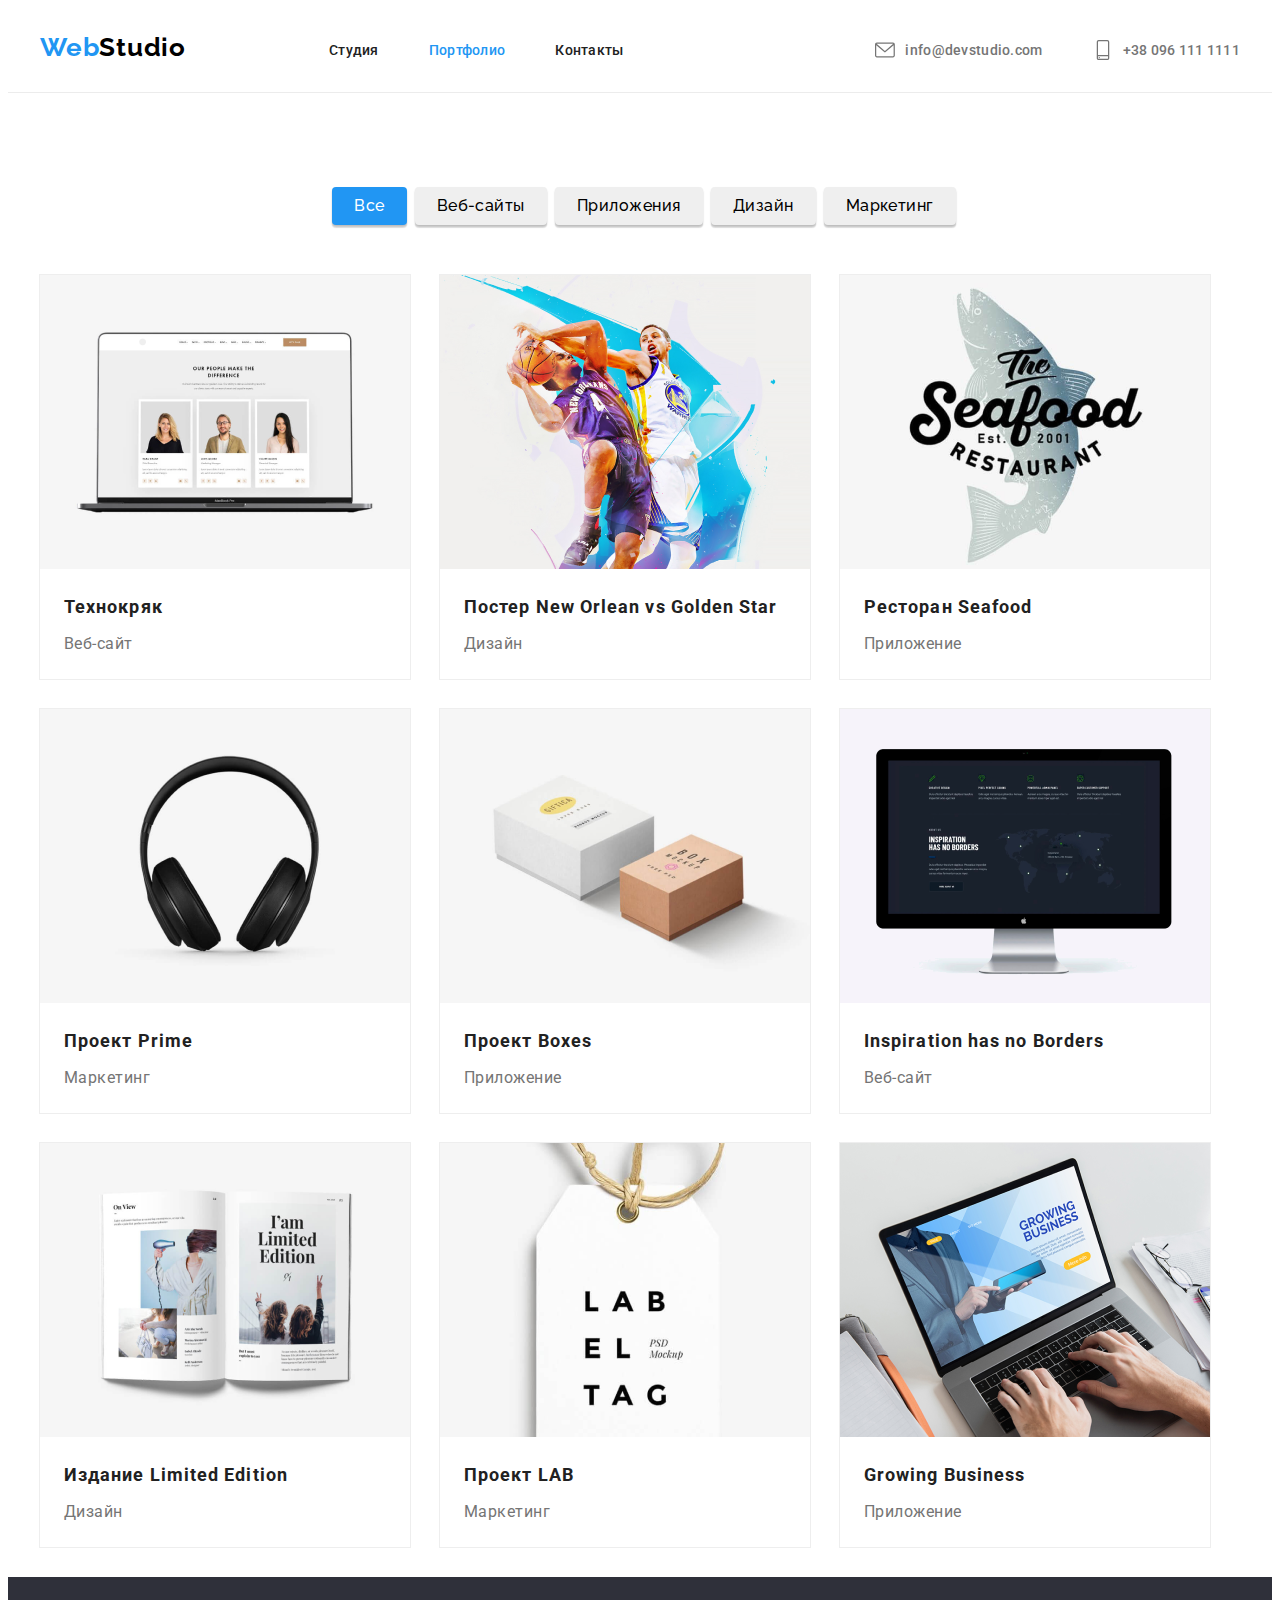
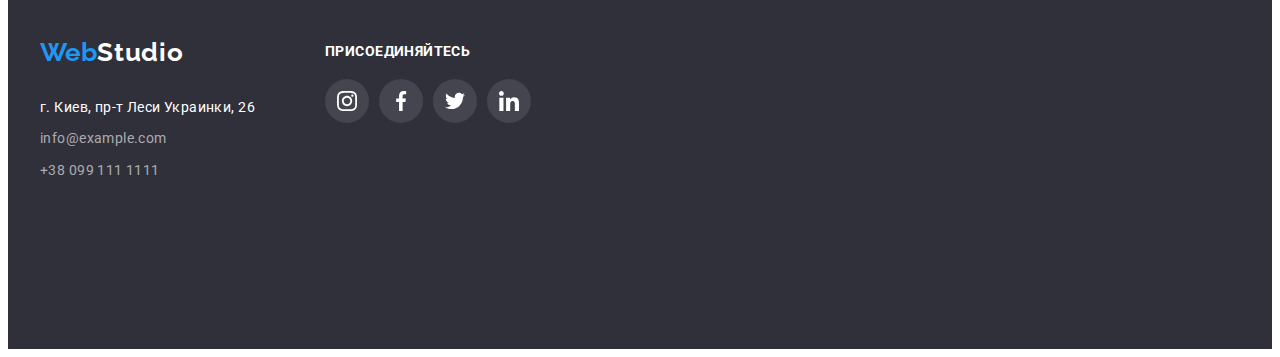
==== portfolio.html @ 1057e820 "Сделал кнопку" ====
<!DOCTYPE html>
<html lang="en">
  <head>
    <meta charset="UTF-8" />
    <meta http-equiv="X-UA-Compatible" content="IE=edge" />
    <meta name="viewport" content="width=device-width, initial-scale=1.0" />
    <title>Portfolio</title>
    <link
      rel="stylesheet"
      href="https://cdnjs.cloudflare.com/ajax/libs/modern-normalize/1.1.0/modern-normalize.min.css"
      integrity="sha512-wpPYUAdjBVSE4KJnH1VR1HeZfpl1ub8YT/NKx4PuQ5NmX2tKuGu6U/JRp5y+Y8XG2tV+wKQpNHVUX03MfMFn9Q=="
      crossorigin="anonymous"
      referrerpolicy="no-referrer"
    />
    <link rel="preconnect" href="https://fonts.googleapis.com" />
    <link rel="preconnect" href="https://fonts.gstatic.com" crossorigin />
    <link
      href="https://fonts.googleapis.com/css2?family=Raleway:wght@700&family=Roboto:wght@400;500;700;900&display=swap"
      rel="stylesheet"
    />
    <link rel="stylesheet" href="./css/styles.css" />
  </head>

  <body>
    <!--Header portfolio-->
    <header class="header-portfolio">
      <div class="container header-container">
        <nav class="header-nav">
          <a class="header-logo link link-studio" lang="en" href="./index.html">
            <span class="color-log">Web</span>Studio</a
          >
          <ul class="list header-list" lang="ru">
            <li class="header-item link">
              <a class="link header-link" href="./index.html">Студия</a>
            </li>
            <li class="header-item">
              <a class="link header-link active-page" href="">Портфолио</a>
            </li>
            <li class="header-item">
              <a class="link header-link" href="">Контакты</a>
            </li>
          </ul>
        </nav>

        <!--contacts sections -->
        <div class="contact-header">
          <ul class="list header-sections">
            <li>
              <a class="header-contact" href="mailto:info@devstudio.com"
                ><svg class="contact-icon">
                  <use href="./images/icons.svg#icon-envelope"></use>
                </svg>
                info@devstudio.com
              </a>
            </li>
            <li>
              <a class="header-contact" href="tel:+380961111111"
                ><svg class="contact-icon">
                  <use href="./images/icons.svg#icon-smartphone"></use>
                </svg>
                +38 096 111 1111
              </a>
            </li>
          </ul>
        </div>
      </div>
    </header>

    <!--sections main-->
    <main>
      <section class="section-main">
        <div class="container header-container">
          <h2 class="visually-hidden" hidden>content</h2>
          <a lang="ru"></a>
          <ul class="list btn-row">
            <li class="item-btn">
              <button class="filter-button btn-blu" type="button">Все</button>
            </li>
            <li class="item-btn">
              <button class="filter-button" type="button">Веб-сайты</button>
            </li>
            <li class="item-btn">
              <button class="filter-button" type="button">Приложения</button>
            </li>
            <li class="item-btn">
              <button class="filter-button" type="button">Дизайн</button>
            </li>
            <li class="item-btn">
              <button class="filter-button" type="button">Маркетинг</button>
            </li>
          </ul>
        </div>
      </section>

      <!--Projects-->

      <section class="section-cardset">
        <div class="container">
          <ul class="list cardset-list">
            <li class="cardset-item-portfolio">
              <img src="./images/portfolio/portfolio1.png" alt="Технокряк" width="370" />
              <h2 class="cardset-title">Технокряк</h2>
              <p class="cardset-after-title">Веб-сайт</p>
            </li>

            <li class="cardset-item-portfolio">
              <img
                src="./images/portfolio/portfolio2.png"
                alt="Постер New Orlean vs Golden Star"
                width="370"
              />
              <h2 class="cardset-title">Постер New Orlean vs Golden Star</h2>
              <p class="cardset-after-title">Дизайн</p>
            </li>

            <li class="cardset-item-portfolio">
              <img src="./images/portfolio/portfolio3.png" alt="Ресторан Seafood" width="370" />
              <h2 class="cardset-title">Ресторан Seafood</h2>
              <p class="cardset-after-title">Приложение</p>
            </li>

            <li class="cardset-item-portfolio">
              <img src="./images/portfolio/portfolio4.png" alt="Проект Prime" width="370" />
              <h2 class="cardset-title">Проект Prime</h2>
              <p class="cardset-after-title">Маркетинг</p>
            </li>

            <li class="cardset-item-portfolio">
              <img src="./images/portfolio/portfolio5.png" alt="Проект Boxes" width="370" />
              <h2 class="cardset-title">Проект Boxes</h2>
              <p class="cardset-after-title">Приложение</p>
            </li>

            <li class="cardset-item-portfolio">
              <img
                src="./images/portfolio/portfolio6.png"
                alt="Inspiration has no Borders"
                width="370"
              />
              <h2 class="cardset-title">Inspiration has no Borders</h2>
              <p class="cardset-after-title">Веб-сайт</p>
            </li>

            <li class="cardset-item-portfolio">
              <img
                src="./images/portfolio/portfolio7.png"
                alt="Издание Limited Edition"
                width="370"
              />
              <h2 class="cardset-title">Издание Limited Edition</h2>
              <p class="cardset-after-title">Дизайн</p>
            </li>
            <li class="cardset-item-portfolio">
              <img src="./images/portfolio/portfolio8.png" alt="Проект LAB" width="370" />
              <h2 class="cardset-title">Проект LAB</h2>
              <p class="cardset-after-title">Маркетинг</p>
            </li>

            <li class="cardset-item-portfolio">
              <img src="./images/portfolio/portfolio9.png" alt="Growing Business" width="370" />
              <h2 class="cardset-title">Growing Business</h2>
              <p class="cardset-after-title">Приложение</p>
            </li>
          </ul>
        </div>
      </section>
    </main>
    <!--footer section-->
    <footer class="section-footer">
      <div class="container">
        <div>
          <a class="link-footer" href="/index.html">Web<span class="color-footer">Studio</span></a>
          <div class="footer-inner">
            <address class="link-address">
              <ul class="list address-cont">
                <li>
                  <a
                    class="address"
                    href="https://goo.gl/maps/Afqt2rmy2DsJCTwLA"
                    target="_blank"
                    rel="noopener noreferre"
                    >г. Киев, пр-т Леси Украинки, 26</a
                  >
                </li>
                <li>
                  <a class="contact-list" href="mailto:info@devstudio.com">info@example.com</a>
                </li>
                <li>
                  <a class="contact-list" href="tel:+380961111111">+38 099 111 1111</a>
                </li>
              </ul>
            </address>
            <!--Правая часть футера-->
            <div class="footer-right">
              <h1 class="footer-social">присоединяйтесь</h1>
              <ul class="list social-footer-list">
                <li class="social-item">
                  <a href class="social-link">
                    <svg class="social-icon" width="20" height="20">
                      <use href="./images/icons.svg#icon-instagram"></use>
                    </svg>
                  </a>
                </li>
                <li class="social-item">
                  <a href class="social-link">
                    <svg class="social-icon" width="20" height="20">
                      <use href="./images/icons.svg#icon-facebook"></use>
                    </svg>
                  </a>
                </li>
                <li class="social-item">
                  <a href class="social-link">
                    <svg class="social-icon" width="20" height="20">
                      <use href="./images/icons.svg#icon-twitter"></use>
                    </svg>
                  </a>
                </li>
                <li class="social-item">
                  <a href class="social-link">
                    <svg class="social-icon" width="20" height="20">
                      <use href="./images/icons.svg#icon-linkedin"></use>
                    </svg>
                  </a>
                </li>
              </ul>
            </div>
          </div>
        </div>
      </div>
    </footer>
  </body>
</html>
---- css/styles.css ----
:root {
  --hover-color: #2196f3;
  --text-color: #ffffff;
  --hero-text-color: #212121;
  --client-color: #afb1b8;
}

body {
  background: #ffffff;
  color: #212121;
  font-family: Roboto, sans-serif;
}

p,
h1,
h2,
h3,
h4,
h5,
h6 {
  margin: 0;
}
ul {
  margin: 0;
  padding-inline-start: 0px;
}

.visually-hidden {
  position: absolute;
  white-space: nowrap;
  width: 1px;
  height: 1px;
  overflow: hidden;
  border: 0;
  padding: 0;
  clip: rect(0 0 0 0);
  clip-path: inset(50%);
  margin: -1px;
}
.container {
  width: 1200px;
  padding-left: 15px;
  padding-right: 15px;
  margin: 0 auto;
  /* outline: 2px solid red; (контур блока)  */
}
img {
  display: block;
}
.header-container {
  display: flex;
  justify-content: center;
}
/* <!--Header--> */

.header-nav {
  padding-top: 24px;
  padding-bottom: 25px;
  display: flex;
}
.contact-header {
  margin-left: auto;
}
.contact-icon {
  width: 20px;
  height: 20px;
  margin-right: 10px;
}

.link {
  font-weight: 500;
  font-size: 14px;
  line-height: 16px;
  letter-spacing: 0.02em;
  color: #000000;
  text-decoration: none;
}
.link-studio {
  font-family: Raleway;
  font-style: normal;
  font-weight: bold;
  font-size: 26px;
  line-height: 31px;
  letter-spacing: 0.03em;
  color: #000000;
}

.color-log {
  font-style: normal;
  font-weight: bold;
  font-size: 26px;
  line-height: 31px;
  letter-spacing: 0.03em;
  color: #2196f3;
}

/* Весь тег Ul без точек */
.list {
  list-style: none;
}

/* header-link */
.header-link {
  color: var(--hero-text-color);
  margin-left: 50px;
}
.header-list {
  display: flex;
  align-items: center;
  margin-left: 93px;
}
/* ховер для ссылок */
.header-link:hover,
.header-link:focus {
  color: var(--hover-color);
}

/* <!--contacts sections --> */
.header-contact {
  display: flex;
  align-items: center;
  font-style: normal;
  font-weight: 500;
  font-size: 14px;
  line-height: 16px;
  letter-spacing: 0.02em;
  color: #757575;
  text-decoration: none;
  margin-left: 50px;
}
.contact-icon {
  fill: currentColor;
}
.header-sections {
  display: flex;
  padding-top: 32px;
  padding-bottom: 32px;
}
.header {
  border-bottom: 1px solid #ececec;
}

/* ховер и фокус для сектора контакты */
.header-contact:hover,
.header-contact:focus {
  color: var(--hover-color);
}

/* <!--section button--> */
.section-banner {
  background: #2f303a;
  height: 600px;
  max-width: 1600px;
  margin-left: auto;
  margin-right: auto;
  padding-top: 200px;
  padding-bottom: 200px;
  text-align: center;
  width: auto;
  background-image: linear-gradient(rgba(47, 48, 58, 0.4), rgba(47, 58, 51, 0.4)),
    url(../images/icon-banner.png);
  background-repeat: no-repeat;
  background-position: center;
  background-size: cover;
}

.section-title {
  font-style: normal;
  font-weight: 900;
  font-size: 44px;
  line-height: 1.36;
  text-align: center;
  letter-spacing: 0.06em;
  text-transform: uppercase;
  color: var(--text-color);
  padding-bottom: 30px;
}
.button {
  padding: 10px 32px;
  border-radius: 4px;
  margin-left: auto;
  margin-right: auto;
  font-style: normal;
  font-weight: bold;
  font-size: 16px;
  line-height: 1.87;
  border: none;
  color: var(--text-color);
  background-color: #2196f3;
  cursor: pointer;
}

.button :hover,
.button :focus {
  color: #188ce8;
}
/* <!--section list--> */
.hero-title {
  font-style: normal;
  font-weight: bold;
  font-size: 14px;
  line-height: 16px;
  letter-spacing: 0.03em;
  text-transform: uppercase;
  color: #212121;
  margin-bottom: 10px;
}
.hero-list {
  display: flex;
}
.hero-list .hero-item:not(last-child) {
  margin-right: 30px;
}
.hero-item {
  font-style: normal;
  font-weight: bold;
  font-size: 14px;
  line-height: 16px;
  letter-spacing: 0.03em;
  color: var(--hero-text-color);
  width: 270px;
}
.hero-after-title {
  font-style: normal;
  font-weight: normal;
  font-size: 14px;
  line-height: 1.71;
  letter-spacing: 0.03em;
  color: #757575;
}
.hero {
  padding-top: 94px;
}
.icon-antenna {
  display: flex;
  align-items: center;
  justify-content: center;
  margin-bottom: 30px;
  width: 270px;
  height: 120px;
  background-color: #f5f4fa;
  border-radius: 4px;
}
.icon-clock {
  display: flex;
  align-items: center;
  justify-content: center;
  margin-bottom: 30px;
  width: 270px;
  height: 120px;
  background-color: #f5f4fa;
  border-radius: 4px;
}
.icon-diagram {
  display: flex;
  align-items: center;
  justify-content: center;
  margin-bottom: 30px;
  width: 270px;
  height: 120px;
  background-color: #f5f4fa;
  border-radius: 4px;
}
.icon-astronaut {
  display: flex;
  align-items: center;
  justify-content: center;
  margin-bottom: 30px;
  width: 270px;
  height: 120px;
  background-color: #f5f4fa;
  border-radius: 4px;
}

.work-title {
  font-weight: bold;
  font-size: 36px;
  line-height: 42px;
  text-align: center;
  letter-spacing: 0.03em;
  color: #212121;
  padding-top: 94px;
  padding-bottom: 50px;
}
.section-work {
  padding-bottom: 94px;
}
.about-workers {
  background-color: #f5f4fa;
}
/* <!--section team--> */
.team-title {
  font-weight: bold;
  font-size: 36px;
  line-height: 42px;
  text-align: center;
  letter-spacing: 0.03em;
  color: #212121;
  padding-top: 94px;
  padding-bottom: 50px;
}
.img-flax {
  display: flex;
}
.team-photo:not(last-child) {
  margin-right: 30px;
}
.item:not(last-child) {
  margin-right: 30px;
  background: #ffffff;
  padding-bottom: 30px;
  box-shadow: 0px 1px 3px rgba(0, 0, 0, 0.12), 0px 1px 1px rgba(0, 0, 0, 0.14),
    0px 2px 1px rgba(0, 0, 0, 0.2);
  border-radius: 0px 0px 4px 4px;
}

.team-flax {
  display: flex;
}
.img-block {
  /* max-width: 100%; */
  height: auto;
}

.team-name-title {
  font-weight: 500;
  font-size: 16px;
  line-height: 19px;
  text-align: center;
  color: #212121;
  margin-bottom: 10px;
  margin-top: 30px;
}
.team-description {
  font-weight: normal;
  font-size: 16px;
  line-height: 19px;
  text-align: center;
  color: #757575;
  margin-bottom: 16px;
}
.team-section {
  padding-top: 0px;
  padding-bottom: 94px;
  background-color: #f5f4fa;
}
.team-social-list {
  display: flex;
  justify-content: center;
}
.team-social-item + .team-social-item {
  margin-left: 10px;
}
.team-social-link {
  width: 44px;
  height: 44px;
  color: #afb1b8;
  display: flex;
  justify-content: center;
  align-items: center;
  border-radius: 50%;
}
.team-social-link:hover,
.team-social-link:focus {
  background-color: #2196f3;
  color: #ffffff;
}
.team-social-icon {
  fill: currentColor;
}
/* <!--------------------------------clients---------------------------------> */
.section-clients {
  padding-top: 94px;
  padding-bottom: 94px;
}
.clients-list {
  display: flex;
  justify-content: center;
}
.clients-link {
  display: flex;
  width: 170px;
  height: 92px;
  justify-content: center;
  align-items: center;
  border: 1px solid #afb1b8;
  box-sizing: border-box;
  border-radius: 4px;
  fill: var(--client-color);
  margin-top: 50px;
}
.logo-item + .logo-item {
  margin-left: 30px;
}
.client-text {
  font-style: normal;
  font-weight: bold;
  font-size: 36px;
  line-height: 42px;
  text-align: center;
  letter-spacing: 0.03em;
  color: #212121;
}
.clients-link:focus,
.clients-link:hover {
  border-color: #2196f3;
}

/* <!---------------------------footer section-----------------------------> */
.section-footer {
  font-weight: bold;
  height: 252px;
  font-size: 26px;
  line-height: 31px;
  background: #2f303a;
  padding-top: 60px;
  padding-bottom: 60px;
}
.color-footer {
  font-weight: bold;
  font-size: 26px;
  line-height: 31px;

  /* identical to box height */
  letter-spacing: 0.03em;
  color: var(--text-color);
}
.link-footer {
  font-family: Raleway;
  color: #2196f3;
  text-decoration: none;
}
/* address */
.link-address {
  margin-bottom: 20px;
}
.address {
  font-family: Roboto;
  font-weight: normal;
  font-style: normal;
  font-size: 14px;
  line-height: 24px;
  letter-spacing: 0.03em;
  color: #ffffff;
  text-decoration: none;
  margin-bottom: 9px;
}
.address:hover,
.address:focus {
  color: #2196f3;
}
.address-cont {
  padding: 0px 0px 0px 0px;
  margin-top: 20px;
  margin-bottom: 9px;
}
.contact-list {
  font-family: Roboto;
  font-style: normal;
  font-weight: normal;
  font-size: 14px;
  line-height: 1.71;
  letter-spacing: 0.03em;
  color: rgba(255, 255, 255, 0.6);
  text-decoration: none;
}
.contact-list:hover,
.contact-listl:focus {
  color: #2196f3;
}
.btn-blu {
  background: #2196f3;
  color: #ffffff;
}
.filter-button {
  cursor: pointer;
  font-family: Raleway;
  font-weight: 500;
  font-size: 16px;
  line-height: 1.62;
  text-align: center;
  letter-spacing: 0.03em;
  margin-left: 8px;
  padding: 6px 22px;
  border: #f5f4fa;
  box-shadow: 0px 3px 1px rgb(0 0 0 / 10%), 0px 1px 2px rgb(0 0 0 / 8%),
    0px 2px 2px rgb(0 0 0 / 12%);
  border-radius: 4px;
}
.btn-row {
  display: flex;
}
.filter-button:hover,
.filter-button:focus {
  background: #2196f3;
  color: #ffffff;
}
.section-main {
  padding-top: 94px;
  margin-bottom: 50px;
}
.active-page {
  color: #2196f3;
}

/* <!--Projects section-cardset-- > */
.cardset-list {
  display: flex;
  flex-wrap: wrap;
}

.cardset-title {
  font-weight: bold;
  font-size: 18px;
  line-height: 36px;
  letter-spacing: 0.06em;
  color: #212121;
  margin-left: 24px;
  margin-top: 20px;
}
.cardset-after-title {
  font-size: 16px;
  line-height: 1.87;
  letter-spacing: 0.03em;
  color: #757575;
  margin-top: 4px;
  margin-left: 24px;
  margin-bottom: 20px;
}
.cardset-item-portfolio:not(:nth-child(3n)) {
  margin-right: 30px;
}
.cardset-item-portfolio {
  background: #ffffff;
  outline: 1px solid #eeeeee;
  margin-bottom: 30px;
}
.cardset-item-portfolio:focus,
.cardset-item-portfolio:hover {
  box-sizing: border-box;
  box-shadow: 0px 1px 1px rgba(0, 0, 0, 0.12), 0px 4px 4px rgba(0, 0, 0, 0.06),
    1px 4px 6px rgba(0, 0, 0, 0.16);
}
.header-portfolio {
  border-bottom: 1px solid #ececec;
}
.footer-social {
  font-style: normal;
  font-weight: bold;
  font-size: 14px;
  line-height: 16px;
  letter-spacing: 0.03em;
  text-transform: uppercase;
  color: #ffffff;
}
.social-footer-list {
  display: flex;
  margin-left: auto;
  margin-right: auto;
  justify-items: left;
  margin-top: 20px;
}
.social-item:not(last-child) {
  margin-right: 10px;
}
.footer-right {
  margin-left: 70px;
  margin-top: -25px;
}
.footer-inner {
  display: flex;
  align-items: flex-start;
  max-width: 100%;
}
.social-item {
  border-radius: 50%;
  background-color: rgba(255, 255, 255, 0.1);
  color: #ffffff;
}
.social-link {
  width: 44px;
  height: 44px;
  color: #ffffff;
  display: flex;
  justify-content: center;
  align-items: center;
  border-radius: 50%;
}
.social-link:hover,
.social-link:focus {
  background-color: #2196f3;
  color: #ffffff;
}
.social-icon {
  fill: currentColor;
}
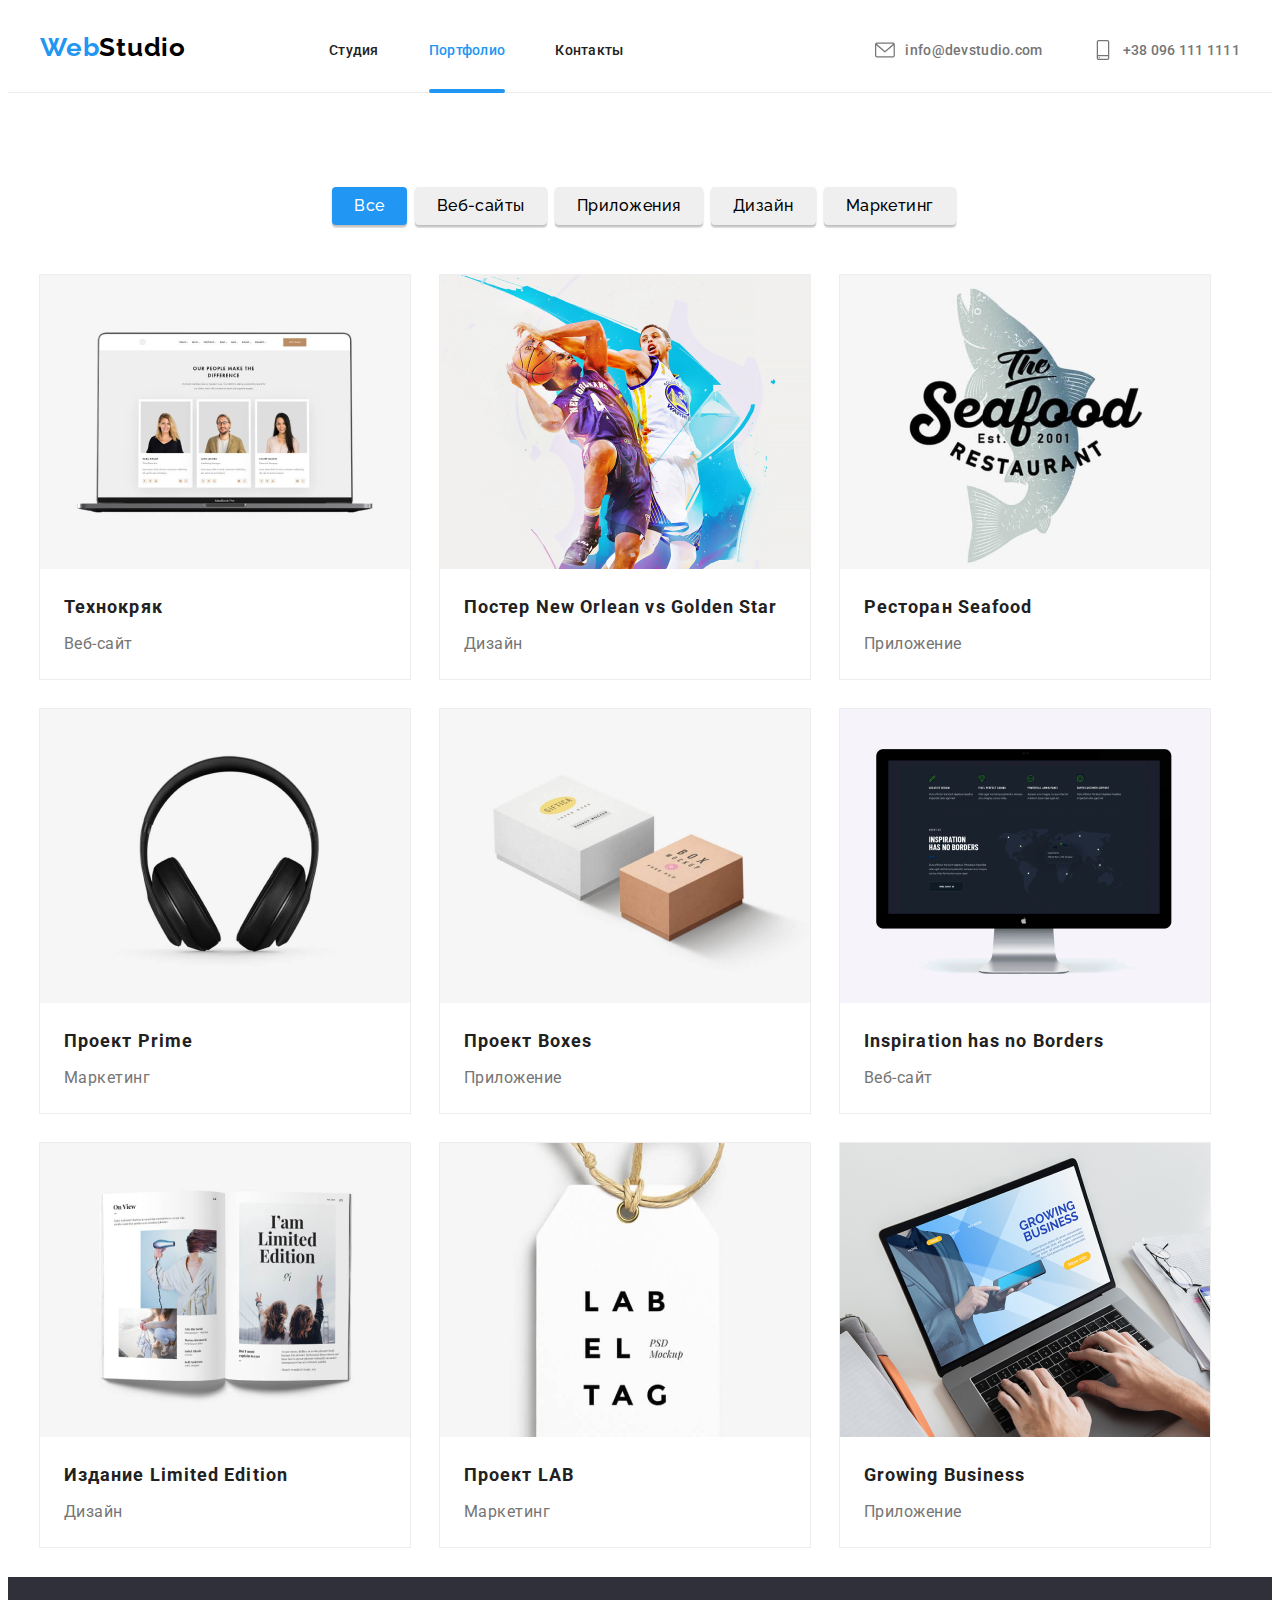
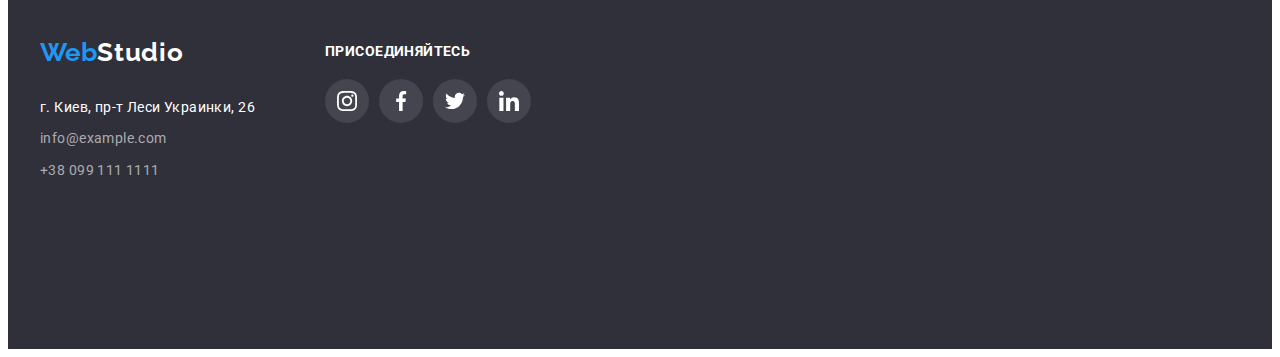
==== commit 4055d769: "Портфолио финиш" ====
--- a/portfolio.html
+++ b/portfolio.html
@@ -98,68 +98,182 @@
         <div class="container">
           <ul class="list cardset-list">
             <li class="cardset-item-portfolio">
-              <img src="./images/portfolio/portfolio1.png" alt="Технокряк" width="370" />
-              <h2 class="cardset-title">Технокряк</h2>
-              <p class="cardset-after-title">Веб-сайт</p>
-            </li>
-
-            <li class="cardset-item-portfolio">
-              <img
-                src="./images/portfolio/portfolio2.png"
-                alt="Постер New Orlean vs Golden Star"
-                width="370"
-              />
-              <h2 class="cardset-title">Постер New Orlean vs Golden Star</h2>
-              <p class="cardset-after-title">Дизайн</p>
-            </li>
-
-            <li class="cardset-item-portfolio">
-              <img src="./images/portfolio/portfolio3.png" alt="Ресторан Seafood" width="370" />
-              <h2 class="cardset-title">Ресторан Seafood</h2>
-              <p class="cardset-after-title">Приложение</p>
-            </li>
-
-            <li class="cardset-item-portfolio">
-              <img src="./images/portfolio/portfolio4.png" alt="Проект Prime" width="370" />
-              <h2 class="cardset-title">Проект Prime</h2>
-              <p class="cardset-after-title">Маркетинг</p>
-            </li>
-
-            <li class="cardset-item-portfolio">
-              <img src="./images/portfolio/portfolio5.png" alt="Проект Boxes" width="370" />
-              <h2 class="cardset-title">Проект Boxes</h2>
-              <p class="cardset-after-title">Приложение</p>
-            </li>
-
-            <li class="cardset-item-portfolio">
-              <img
-                src="./images/portfolio/portfolio6.png"
-                alt="Inspiration has no Borders"
-                width="370"
-              />
-              <h2 class="cardset-title">Inspiration has no Borders</h2>
-              <p class="cardset-after-title">Веб-сайт</p>
-            </li>
-
-            <li class="cardset-item-portfolio">
-              <img
-                src="./images/portfolio/portfolio7.png"
-                alt="Издание Limited Edition"
-                width="370"
-              />
-              <h2 class="cardset-title">Издание Limited Edition</h2>
-              <p class="cardset-after-title">Дизайн</p>
-            </li>
-            <li class="cardset-item-portfolio">
-              <img src="./images/portfolio/portfolio8.png" alt="Проект LAB" width="370" />
-              <h2 class="cardset-title">Проект LAB</h2>
-              <p class="cardset-after-title">Маркетинг</p>
-            </li>
-
-            <li class="cardset-item-portfolio">
-              <img src="./images/portfolio/portfolio9.png" alt="Growing Business" width="370" />
-              <h2 class="cardset-title">Growing Business</h2>
-              <p class="cardset-after-title">Приложение</p>
+              <div class="thumb">
+                <img
+                  src="./images/portfolio/portfolio1.png"
+                  alt="Технокряк"
+                  width="370"
+                  height="294"
+                />
+                <p class="text-overlay">
+                  Технокряк это современная площадка распространения коронавируса. Компании
+                  используют эту платформу для цифрового шпионажа и атак на защищённые сервера
+                  конкурентов.
+                </p>
+              </div>
+              <div>
+                <h2 class="cardset-title">Технокряк</h2>
+                <p class="cardset-after-title">Веб-сайт</p>
+              </div>
+            </li>
+
+            <li class="cardset-item-portfolio">
+              <div class="thumb">
+                <img
+                  src="./images/portfolio/portfolio2.png"
+                  alt="Постер New Orlean vs Golden Star"
+                  width="370"
+                  height="294"
+                />
+                <p class="text-overlay">
+                  Технокряк это современная площадка распространения коронавируса. Компании
+                  используют эту платформу для цифрового шпионажа и атак на защищённые сервера
+                  конкурентов.
+                </p>
+              </div>
+              <div>
+                <h2 class="cardset-title">Постер New Orlean vs Golden Star</h2>
+                <p class="cardset-after-title">Дизайн</p>
+              </div>
+            </li>
+
+            <li class="cardset-item-portfolio">
+              <div class="thumb">
+                <img
+                  src="./images/portfolio/portfolio3.png"
+                  alt="Ресторан Seafood"
+                  width="370"
+                  height="294"
+                />
+                <p class="text-overlay">
+                  Технокряк это современная площадка распространения коронавируса. Компании
+                  используют эту платформу для цифрового шпионажа и атак на защищённые сервера
+                  конкурентов.
+                </p>
+              </div>
+              <div>
+                <h2 class="cardset-title">Ресторан Seafood</h2>
+                <p class="cardset-after-title">Приложение</p>
+              </div>
+            </li>
+
+            <li class="cardset-item-portfolio">
+              <div class="thumb">
+                <img
+                  src="./images/portfolio/portfolio4.png"
+                  alt="Проект Prime"
+                  width="370"
+                  height="294"
+                />
+                <p class="text-overlay">
+                  Технокряк это современная площадка распространения коронавируса. Компании
+                  используют эту платформу для цифрового шпионажа и атак на защищённые сервера
+                  конкурентов.
+                </p>
+              </div>
+              <div>
+                <h2 class="cardset-title">Проект Prime</h2>
+                <p class="cardset-after-title">Маркетинг</p>
+              </div>
+            </li>
+
+            <li class="cardset-item-portfolio">
+              <div class="thumb">
+                <img
+                  src="./images/portfolio/portfolio5.png"
+                  alt="Проект Boxes"
+                  width="370"
+                  height="294"
+                />
+                <p class="text-overlay">
+                  Технокряк это современная площадка распространения коронавируса. Компании
+                  используют эту платформу для цифрового шпионажа и атак на защищённые сервера
+                  конкурентов.
+                </p>
+              </div>
+              <div>
+                <h2 class="cardset-title">Проект Boxes</h2>
+                <p class="cardset-after-title">Приложение</p>
+              </div>
+            </li>
+
+            <li class="cardset-item-portfolio">
+              <div class="thumb">
+                <img
+                  src="./images/portfolio/portfolio6.png"
+                  alt="Inspiration has no Borders"
+                  width="370"
+                  height="294"
+                />
+                <p class="text-overlay">
+                  Технокряк это современная площадка распространения коронавируса. Компании
+                  используют эту платформу для цифрового шпионажа и атак на защищённые сервера
+                  конкурентов.
+                </p>
+              </div>
+              <div>
+                <h2 class="cardset-title">Inspiration has no Borders</h2>
+                <p class="cardset-after-title">Веб-сайт</p>
+              </div>
+            </li>
+
+            <li class="cardset-item-portfolio">
+              <div class="thumb">
+                <img
+                  src="./images/portfolio/portfolio7.png"
+                  alt="Издание Limited Edition"
+                  width="370"
+                  height="294"
+                />
+                <p class="text-overlay">
+                  Технокряк это современная площадка распространения коронавируса. Компании
+                  используют эту платформу для цифрового шпионажа и атак на защищённые сервера
+                  конкурентов.
+                </p>
+              </div>
+              <div>
+                <h2 class="cardset-title">Издание Limited Edition</h2>
+                <p class="cardset-after-title">Дизайн</p>
+              </div>
+            </li>
+            <li class="cardset-item-portfolio">
+              <div class="thumb">
+                <img
+                  src="./images/portfolio/portfolio8.png"
+                  alt="Проект LAB"
+                  width="370"
+                  height="294"
+                />
+                <p class="text-overlay">
+                  Технокряк это современная площадка распространения коронавируса. Компании
+                  используют эту платформу для цифрового шпионажа и атак на защищённые сервера
+                  конкурентов.
+                </p>
+              </div>
+              <div>
+                <h2 class="cardset-title">Проект LAB</h2>
+                <p class="cardset-after-title">Маркетинг</p>
+              </div>
+            </li>
+
+            <li class="cardset-item-portfolio">
+              <div class="thumb">
+                <img
+                  src="./images/portfolio/portfolio9.png"
+                  alt="Growing Business"
+                  width="370"
+                  height="294"
+                />
+                <p class="text-overlay">
+                  Технокряк это современная площадка распространения коронавируса. Компании
+                  используют эту платформу для цифрового шпионажа и атак на защищённые сервера
+                  конкурентов.
+                </p>
+              </div>
+              <div>
+                <h2 class="cardset-title">Growing Business</h2>
+                <p class="cardset-after-title">Приложение</p>
+              </div>
             </li>
           </ul>
         </div>
--- a/css/styles.css
+++ b/css/styles.css
@@ -98,16 +98,20 @@
 .list {
   list-style: none;
 }
-
+.header-item {
+  position: relative;
+  margin-left: 50px;
+}
 /* header-link */
 .header-link {
   color: var(--hero-text-color);
-  margin-left: 50px;
+  transition: color 250ms cubic-bezier(0.4, 0, 0.2, 1);
 }
 .header-list {
   display: flex;
   align-items: center;
   margin-left: 93px;
+  position: relative;
 }
 /* ховер для ссылок */
 .header-link:hover,
@@ -304,6 +308,23 @@
 }
 .team-photo:not(last-child) {
   margin-right: 30px;
+  position: relative;
+}
+.work-text {
+  position: absolute;
+  width: 100%;
+  padding-top: 27px;
+  padding-bottom: 27px;
+  bottom: 0;
+  left: 0;
+  font-weight: bold;
+  font-size: 14px;
+  line-height: 16px;
+  text-align: center;
+  letter-spacing: 0.03em;
+  text-transform: uppercase;
+  color: var(--text-color);
+  background: rgba(47, 48, 58, 0.8);
 }
 .item:not(last-child) {
   margin-right: 30px;
@@ -499,8 +520,21 @@
   padding-top: 94px;
   margin-bottom: 50px;
 }
-.active-page {
-  color: #2196f3;
+.active-page.header-link::after {
+  content: '';
+  position: absolute;
+  left: 0%;
+  bottom: -34px;
+  width: 100%;
+  height: 4px;
+  transform: translateX(0%);
+  border-radius: 2px;
+  background-color: var(--hover-color);
+}
+.active-page,
+.header-list:hover .active-page,
+.header-list:focus {
+  color: var(--hover-color);
 }
 
 /* <!--Projects section-cardset-- > */
@@ -544,6 +578,7 @@
 .header-portfolio {
   border-bottom: 1px solid #ececec;
 }
+
 .footer-social {
   font-style: normal;
   font-weight: bold;
@@ -594,3 +629,68 @@
 .social-icon {
   fill: currentColor;
 }
+.is-hidden {
+  opacity: 0;
+  pointer-events: none;
+}
+.backdrop {
+  z-index: 2;
+  position: fixed;
+  top: 0;
+  right: 0;
+  width: 100%;
+  height: 100%;
+  background-color: rgba(0, 0, 0, 0.2);
+  transition: opacity 1000ms cubic-bezier(0.4, 0, 0.2, 1);
+}
+.modal {
+  position: absolute;
+  background-color: var(--text-color);
+  box-shadow: 0px 1px 3px rgb(0 0 0 / 12%), 0px 1px 1px rgb(0 0 0 / 14%),
+    0px 2px 1px rgb(0 0 0 / 20%);
+  border-radius: 4px;
+  min-width: 528px;
+  min-height: 581px;
+  left: 50%;
+  top: 50%;
+  transform: translate(-50%, -50%);
+}
+/* .close-icon {
+  background: #000000;
+} */
+.close-button {
+  position: absolute;
+  display: flex;
+  justify-content: center;
+  top: 8px;
+  right: 8px;
+  border-radius: 50%;
+  width: 30px;
+  height: 30px;
+  align-items: center;
+  background: #ffffff;
+  border: 1px solid rgba(0, 0, 0, 0.1);
+}
+
+.thumb {
+  position: relative;
+  overflow: hidden;
+}
+.text-overlay {
+  position: absolute;
+  top: 0;
+  left: 0;
+  width: 100%;
+  height: 100%;
+  padding: 63px 24px;
+  color: #ffffff;
+  font-size: 18px;
+  line-height: 1.56;
+  background-color: rgba(33, 150, 243, 0.9);
+  transform: translatey(100%);
+  transition: transform 250ms cubic-bezier(0.4, 0, 0.2, 1);
+}
+.thumb:hover .text-overlay,
+.thumb:focus .text-overlay {
+  transform: translatey(0);
+}
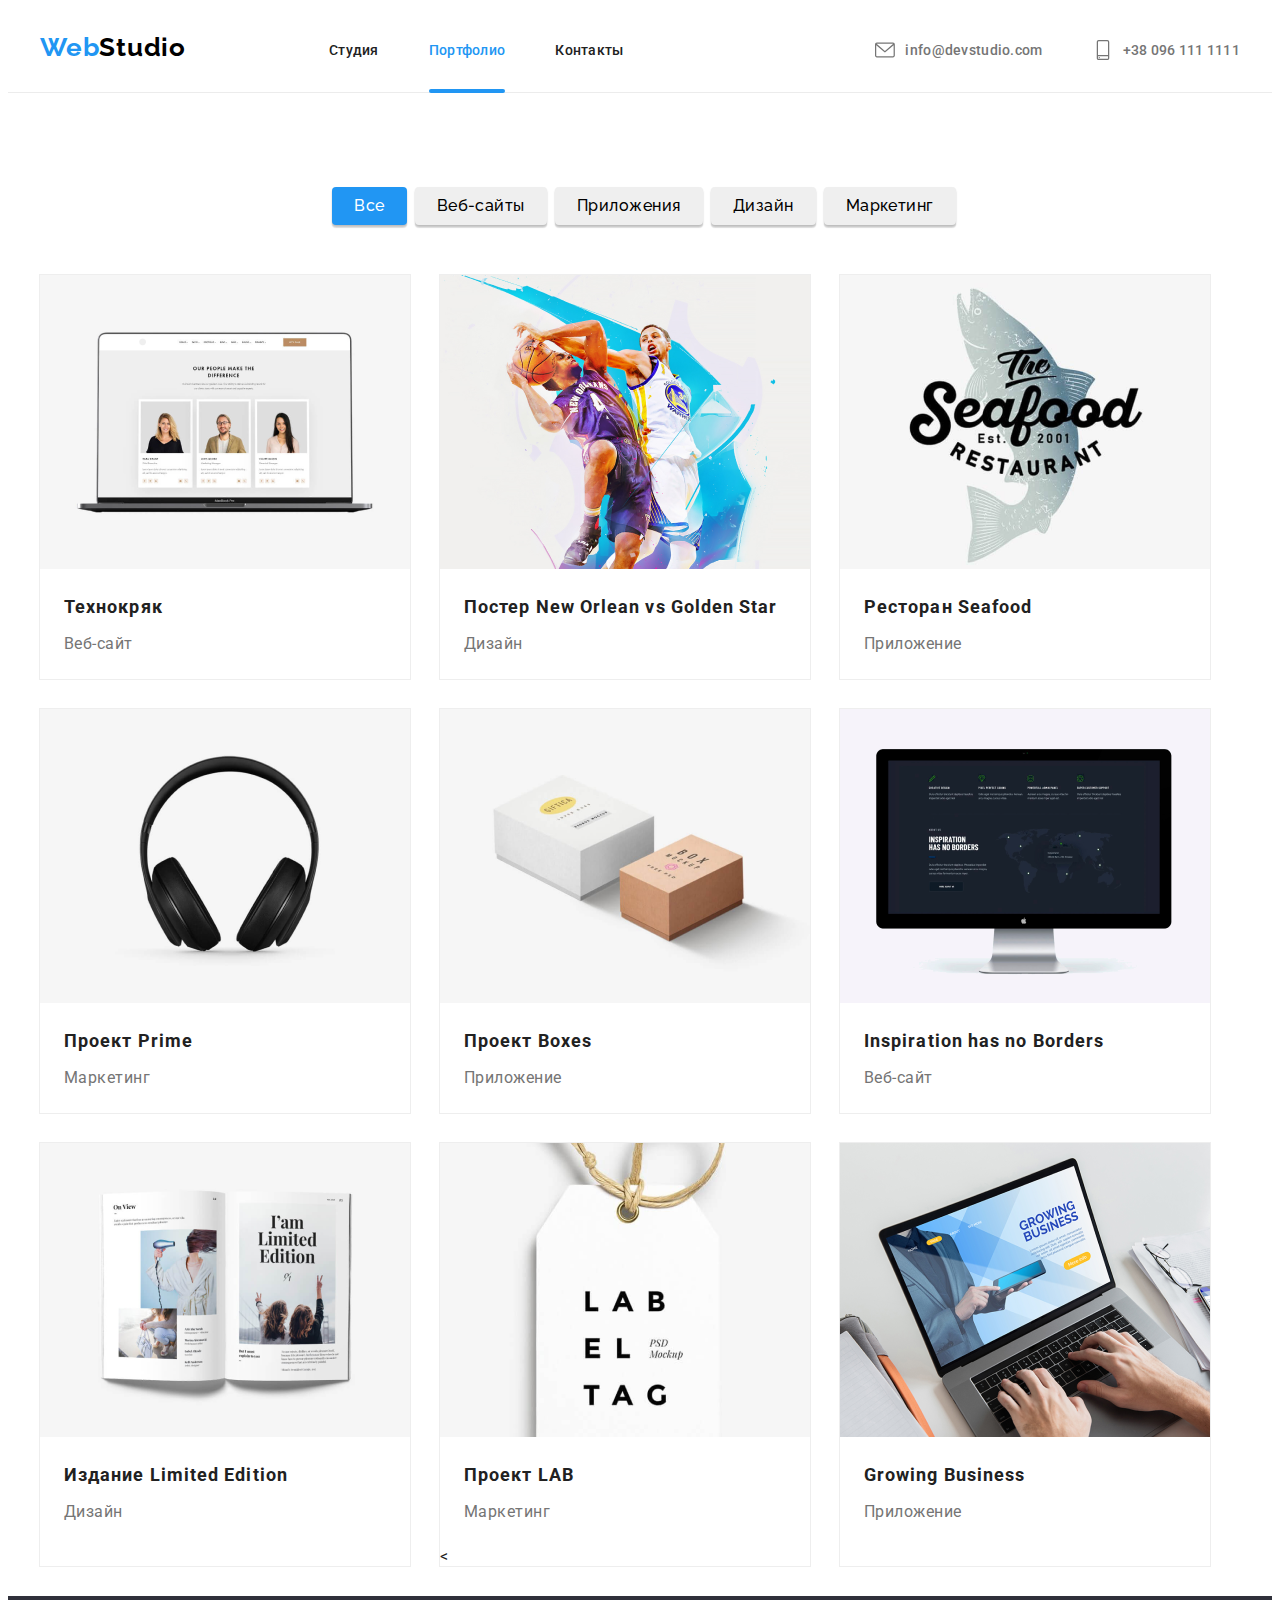
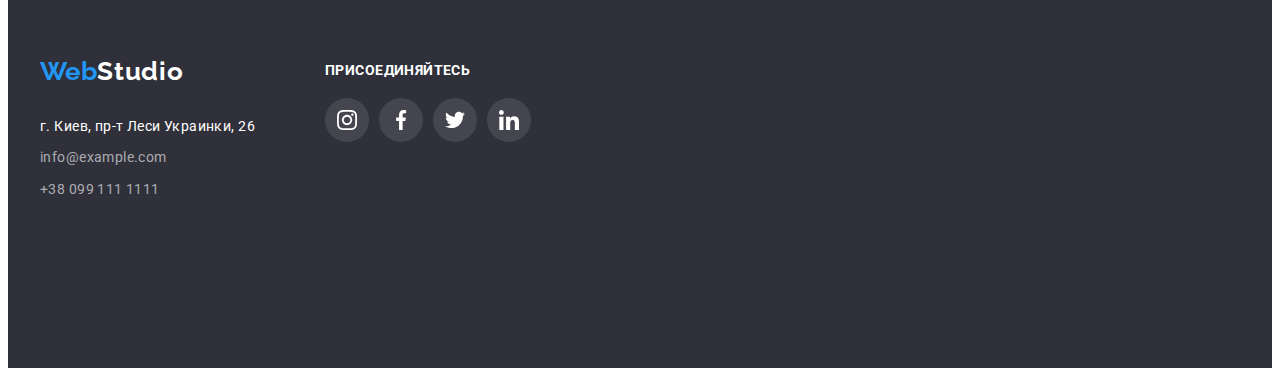
==== commit 17965e33: "убрал див" ====
--- a/portfolio.html
+++ b/portfolio.html
@@ -111,10 +111,9 @@
                   конкурентов.
                 </p>
               </div>
-              <div>
-                <h2 class="cardset-title">Технокряк</h2>
-                <p class="cardset-after-title">Веб-сайт</p>
-              </div>
+
+              <h2 class="cardset-title">Технокряк</h2>
+              <p class="cardset-after-title">Веб-сайт</p>
             </li>
 
             <li class="cardset-item-portfolio">
@@ -131,10 +130,9 @@
                   конкурентов.
                 </p>
               </div>
-              <div>
-                <h2 class="cardset-title">Постер New Orlean vs Golden Star</h2>
-                <p class="cardset-after-title">Дизайн</p>
-              </div>
+
+              <h2 class="cardset-title">Постер New Orlean vs Golden Star</h2>
+              <p class="cardset-after-title">Дизайн</p>
             </li>
 
             <li class="cardset-item-portfolio">
@@ -151,10 +149,9 @@
                   конкурентов.
                 </p>
               </div>
-              <div>
-                <h2 class="cardset-title">Ресторан Seafood</h2>
-                <p class="cardset-after-title">Приложение</p>
-              </div>
+
+              <h2 class="cardset-title">Ресторан Seafood</h2>
+              <p class="cardset-after-title">Приложение</p>
             </li>
 
             <li class="cardset-item-portfolio">
@@ -171,10 +168,9 @@
                   конкурентов.
                 </p>
               </div>
-              <div>
-                <h2 class="cardset-title">Проект Prime</h2>
-                <p class="cardset-after-title">Маркетинг</p>
-              </div>
+
+              <h2 class="cardset-title">Проект Prime</h2>
+              <p class="cardset-after-title">Маркетинг</p>
             </li>
 
             <li class="cardset-item-portfolio">
@@ -191,10 +187,9 @@
                   конкурентов.
                 </p>
               </div>
-              <div>
-                <h2 class="cardset-title">Проект Boxes</h2>
-                <p class="cardset-after-title">Приложение</p>
-              </div>
+
+              <h2 class="cardset-title">Проект Boxes</h2>
+              <p class="cardset-after-title">Приложение</p>
             </li>
 
             <li class="cardset-item-portfolio">
@@ -211,10 +206,9 @@
                   конкурентов.
                 </p>
               </div>
-              <div>
-                <h2 class="cardset-title">Inspiration has no Borders</h2>
-                <p class="cardset-after-title">Веб-сайт</p>
-              </div>
+
+              <h2 class="cardset-title">Inspiration has no Borders</h2>
+              <p class="cardset-after-title">Веб-сайт</p>
             </li>
 
             <li class="cardset-item-portfolio">
@@ -231,10 +225,9 @@
                   конкурентов.
                 </p>
               </div>
-              <div>
-                <h2 class="cardset-title">Издание Limited Edition</h2>
-                <p class="cardset-after-title">Дизайн</p>
-              </div>
+
+              <h2 class="cardset-title">Издание Limited Edition</h2>
+              <p class="cardset-after-title">Дизайн</p>
             </li>
             <li class="cardset-item-portfolio">
               <div class="thumb">
@@ -250,10 +243,10 @@
                   конкурентов.
                 </p>
               </div>
-              <div>
-                <h2 class="cardset-title">Проект LAB</h2>
-                <p class="cardset-after-title">Маркетинг</p>
-              </div>
+
+              <h2 class="cardset-title">Проект LAB</h2>
+              <p class="cardset-after-title">Маркетинг</p>
+              <
             </li>
 
             <li class="cardset-item-portfolio">
@@ -270,10 +263,9 @@
                   конкурентов.
                 </p>
               </div>
-              <div>
-                <h2 class="cardset-title">Growing Business</h2>
-                <p class="cardset-after-title">Приложение</p>
-              </div>
+
+              <h2 class="cardset-title">Growing Business</h2>
+              <p class="cardset-after-title">Приложение</p>
             </li>
           </ul>
         </div>
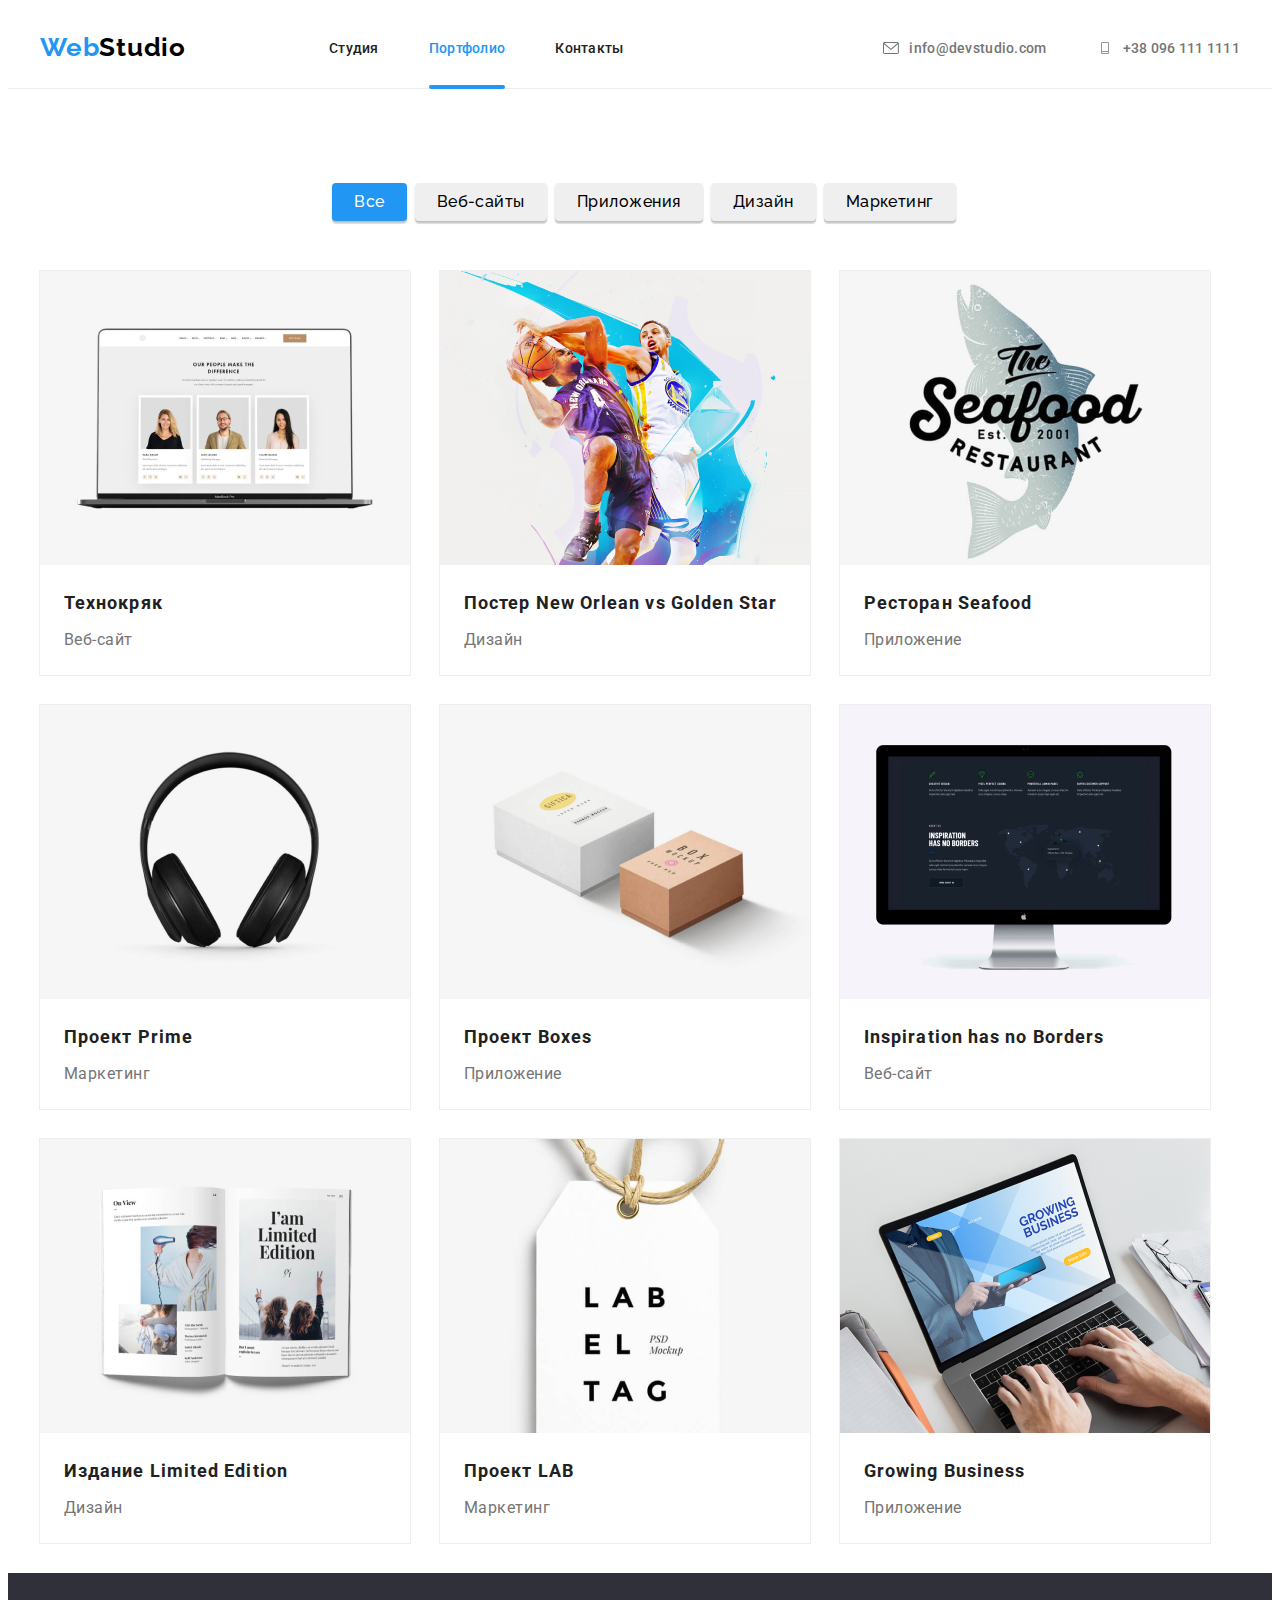
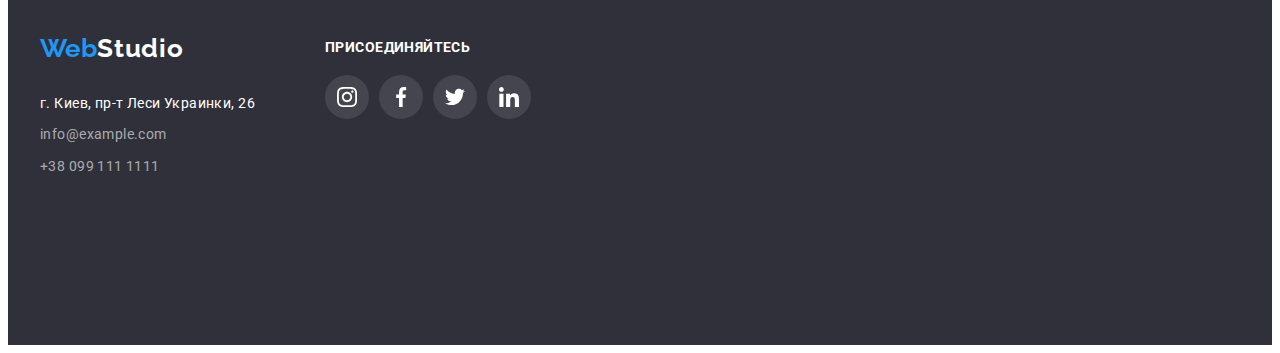
==== commit dc8080e2: "Поправил" ====
--- a/portfolio.html
+++ b/portfolio.html
@@ -98,174 +98,191 @@
         <div class="container">
           <ul class="list cardset-list">
             <li class="cardset-item-portfolio">
-              <div class="thumb">
-                <img
-                  src="./images/portfolio/portfolio1.png"
-                  alt="Технокряк"
-                  width="370"
-                  height="294"
-                />
-                <p class="text-overlay">
-                  Технокряк это современная площадка распространения коронавируса. Компании
-                  используют эту платформу для цифрового шпионажа и атак на защищённые сервера
-                  конкурентов.
-                </p>
-              </div>
-
-              <h2 class="cardset-title">Технокряк</h2>
-              <p class="cardset-after-title">Веб-сайт</p>
-            </li>
-
-            <li class="cardset-item-portfolio">
-              <div class="thumb">
-                <img
-                  src="./images/portfolio/portfolio2.png"
-                  alt="Постер New Orlean vs Golden Star"
-                  width="370"
-                  height="294"
-                />
-                <p class="text-overlay">
-                  Технокряк это современная площадка распространения коронавируса. Компании
-                  используют эту платформу для цифрового шпионажа и атак на защищённые сервера
-                  конкурентов.
-                </p>
-              </div>
-
-              <h2 class="cardset-title">Постер New Orlean vs Golden Star</h2>
-              <p class="cardset-after-title">Дизайн</p>
-            </li>
-
-            <li class="cardset-item-portfolio">
-              <div class="thumb">
-                <img
-                  src="./images/portfolio/portfolio3.png"
-                  alt="Ресторан Seafood"
-                  width="370"
-                  height="294"
-                />
-                <p class="text-overlay">
-                  Технокряк это современная площадка распространения коронавируса. Компании
-                  используют эту платформу для цифрового шпионажа и атак на защищённые сервера
-                  конкурентов.
-                </p>
-              </div>
-
-              <h2 class="cardset-title">Ресторан Seafood</h2>
-              <p class="cardset-after-title">Приложение</p>
-            </li>
-
-            <li class="cardset-item-portfolio">
-              <div class="thumb">
-                <img
-                  src="./images/portfolio/portfolio4.png"
-                  alt="Проект Prime"
-                  width="370"
-                  height="294"
-                />
-                <p class="text-overlay">
-                  Технокряк это современная площадка распространения коронавируса. Компании
-                  используют эту платформу для цифрового шпионажа и атак на защищённые сервера
-                  конкурентов.
-                </p>
-              </div>
-
-              <h2 class="cardset-title">Проект Prime</h2>
-              <p class="cardset-after-title">Маркетинг</p>
-            </li>
-
-            <li class="cardset-item-portfolio">
-              <div class="thumb">
-                <img
-                  src="./images/portfolio/portfolio5.png"
-                  alt="Проект Boxes"
-                  width="370"
-                  height="294"
-                />
-                <p class="text-overlay">
-                  Технокряк это современная площадка распространения коронавируса. Компании
-                  используют эту платформу для цифрового шпионажа и атак на защищённые сервера
-                  конкурентов.
-                </p>
-              </div>
-
-              <h2 class="cardset-title">Проект Boxes</h2>
-              <p class="cardset-after-title">Приложение</p>
-            </li>
-
-            <li class="cardset-item-portfolio">
-              <div class="thumb">
-                <img
-                  src="./images/portfolio/portfolio6.png"
-                  alt="Inspiration has no Borders"
-                  width="370"
-                  height="294"
-                />
-                <p class="text-overlay">
-                  Технокряк это современная площадка распространения коронавируса. Компании
-                  используют эту платформу для цифрового шпионажа и атак на защищённые сервера
-                  конкурентов.
-                </p>
-              </div>
-
-              <h2 class="cardset-title">Inspiration has no Borders</h2>
-              <p class="cardset-after-title">Веб-сайт</p>
-            </li>
-
-            <li class="cardset-item-portfolio">
-              <div class="thumb">
-                <img
-                  src="./images/portfolio/portfolio7.png"
-                  alt="Издание Limited Edition"
-                  width="370"
-                  height="294"
-                />
-                <p class="text-overlay">
-                  Технокряк это современная площадка распространения коронавируса. Компании
-                  используют эту платформу для цифрового шпионажа и атак на защищённые сервера
-                  конкурентов.
-                </p>
-              </div>
-
-              <h2 class="cardset-title">Издание Limited Edition</h2>
-              <p class="cardset-after-title">Дизайн</p>
-            </li>
-            <li class="cardset-item-portfolio">
-              <div class="thumb">
-                <img
-                  src="./images/portfolio/portfolio8.png"
-                  alt="Проект LAB"
-                  width="370"
-                  height="294"
-                />
-                <p class="text-overlay">
-                  Технокряк это современная площадка распространения коронавируса. Компании
-                  используют эту платформу для цифрового шпионажа и атак на защищённые сервера
-                  конкурентов.
-                </p>
-              </div>
-
-              <h2 class="cardset-title">Проект LAB</h2>
-              <p class="cardset-after-title">Маркетинг</p>
-              <
-            </li>
-
-            <li class="cardset-item-portfolio">
-              <div class="thumb">
-                <img
-                  src="./images/portfolio/portfolio9.png"
-                  alt="Growing Business"
-                  width="370"
-                  height="294"
-                />
-                <p class="text-overlay">
-                  Технокряк это современная площадка распространения коронавируса. Компании
-                  используют эту платформу для цифрового шпионажа и атак на защищённые сервера
-                  конкурентов.
-                </p>
-              </div>
-
-              <h2 class="cardset-title">Growing Business</h2>
-              <p class="cardset-after-title">Приложение</p>
+              <div class="card-cursor">
+                <div class="thumb">
+                  <img
+                    src="./images/portfolio/portfolio1.png"
+                    alt="Технокряк"
+                    width="370"
+                    height="294"
+                  />
+                  <p class="text-overlay">
+                    Технокряк это современная площадка распространения коронавируса. Компании
+                    используют эту платформу для цифрового шпионажа и атак на защищённые сервера
+                    конкурентов.
+                  </p>
+                </div>
+
+                <h2 class="cardset-title">Технокряк</h2>
+                <p class="cardset-after-title">Веб-сайт</p>
+              </div>
+            </li>
+
+            <li class="cardset-item-portfolio">
+              <div class="card-cursor">
+                <div class="thumb">
+                  <img
+                    src="./images/portfolio/portfolio2.png"
+                    alt="Постер New Orlean vs Golden Star"
+                    width="370"
+                    height="294"
+                  />
+                  <p class="text-overlay">
+                    Технокряк это современная площадка распространения коронавируса. Компании
+                    используют эту платформу для цифрового шпионажа и атак на защищённые сервера
+                    конкурентов.
+                  </p>
+                </div>
+
+                <h2 class="cardset-title">Постер New Orlean vs Golden Star</h2>
+                <p class="cardset-after-title">Дизайн</p>
+              </div>
+            </li>
+
+            <li class="cardset-item-portfolio">
+              <div class="card-cursor">
+                <div class="thumb">
+                  <img
+                    src="./images/portfolio/portfolio3.png"
+                    alt="Ресторан Seafood"
+                    width="370"
+                    height="294"
+                  />
+                  <p class="text-overlay">
+                    Технокряк это современная площадка распространения коронавируса. Компании
+                    используют эту платформу для цифрового шпионажа и атак на защищённые сервера
+                    конкурентов.
+                  </p>
+                </div>
+
+                <h2 class="cardset-title">Ресторан Seafood</h2>
+                <p class="cardset-after-title">Приложение</p>
+              </div>
+            </li>
+
+            <li class="cardset-item-portfolio">
+              <div class="card-cursor">
+                <div class="thumb">
+                  <img
+                    src="./images/portfolio/portfolio4.png"
+                    alt="Проект Prime"
+                    width="370"
+                    height="294"
+                  />
+                  <p class="text-overlay">
+                    Технокряк это современная площадка распространения коронавируса. Компании
+                    используют эту платформу для цифрового шпионажа и атак на защищённые сервера
+                    конкурентов.
+                  </p>
+                </div>
+
+                <h2 class="cardset-title">Проект Prime</h2>
+                <p class="cardset-after-title">Маркетинг</p>
+              </div>
+            </li>
+
+            <li class="cardset-item-portfolio">
+              <div class="card-cursor">
+                <div class="thumb">
+                  <img
+                    src="./images/portfolio/portfolio5.png"
+                    alt="Проект Boxes"
+                    width="370"
+                    height="294"
+                  />
+                  <p class="text-overlay">
+                    Технокряк это современная площадка распространения коронавируса. Компании
+                    используют эту платформу для цифрового шпионажа и атак на защищённые сервера
+                    конкурентов.
+                  </p>
+                </div>
+
+                <h2 class="cardset-title">Проект Boxes</h2>
+                <p class="cardset-after-title">Приложение</p>
+              </div>
+            </li>
+
+            <li class="cardset-item-portfolio">
+              <div class="card-cursor">
+                <div class="thumb">
+                  <img
+                    src="./images/portfolio/portfolio6.png"
+                    alt="Inspiration has no Borders"
+                    width="370"
+                    height="294"
+                  />
+                  <p class="text-overlay">
+                    Технокряк это современная площадка распространения коронавируса. Компании
+                    используют эту платформу для цифрового шпионажа и атак на защищённые сервера
+                    конкурентов.
+                  </p>
+                </div>
+
+                <h2 class="cardset-title">Inspiration has no Borders</h2>
+                <p class="cardset-after-title">Веб-сайт</p>
+              </div>
+            </li>
+
+            <li class="cardset-item-portfolio">
+              <div class="card-cursor">
+                <div class="thumb">
+                  <img
+                    src="./images/portfolio/portfolio7.png"
+                    alt="Издание Limited Edition"
+                    width="370"
+                    height="294"
+                  />
+                  <p class="text-overlay">
+                    Технокряк это современная площадка распространения коронавируса. Компании
+                    используют эту платформу для цифрового шпионажа и атак на защищённые сервера
+                    конкурентов.
+                  </p>
+                </div>
+
+                <h2 class="cardset-title">Издание Limited Edition</h2>
+                <p class="cardset-after-title">Дизайн</p>
+              </div>
+            </li>
+            <li class="cardset-item-portfolio">
+              <div class="card-cursor">
+                <div class="thumb">
+                  <img
+                    src="./images/portfolio/portfolio8.png"
+                    alt="Проект LAB"
+                    width="370"
+                    height="294"
+                  />
+                  <p class="text-overlay">
+                    Технокряк это современная площадка распространения коронавируса. Компании
+                    используют эту платформу для цифрового шпионажа и атак на защищённые сервера
+                    конкурентов.
+                  </p>
+                </div>
+
+                <h2 class="cardset-title">Проект LAB</h2>
+                <p class="cardset-after-title">Маркетинг</p>
+              </div>
+            </li>
+
+            <li class="cardset-item-portfolio">
+              <div class="card-cursor">
+                <div class="thumb">
+                  <img
+                    src="./images/portfolio/portfolio9.png"
+                    alt="Growing Business"
+                    width="370"
+                    height="294"
+                  />
+                  <p class="text-overlay">
+                    Технокряк это современная площадка распространения коронавируса. Компании
+                    используют эту платформу для цифрового шпионажа и атак на защищённые сервера
+                    конкурентов.
+                  </p>
+                </div>
+
+                <h2 class="cardset-title">Growing Business</h2>
+                <p class="cardset-after-title">Приложение</p>
+              </div>
             </li>
           </ul>
         </div>
--- a/css/styles.css
+++ b/css/styles.css
@@ -62,8 +62,8 @@
   margin-left: auto;
 }
 .contact-icon {
-  width: 20px;
-  height: 20px;
+  width: 16px;
+  height: 12px;
   margin-right: 10px;
 }
 
@@ -424,7 +424,8 @@
 }
 .clients-link:focus,
 .clients-link:hover {
-  border-color: #2196f3;
+  fill: var(--hover-color);
+  border-color: var(--hover-color);
 }
 
 /* <!---------------------------footer section-----------------------------> */
@@ -524,7 +525,7 @@
   content: '';
   position: absolute;
   left: 0%;
-  bottom: -34px;
+  bottom: -32px;
   width: 100%;
   height: 4px;
   transform: translateX(0%);
@@ -670,6 +671,7 @@
   align-items: center;
   background: #ffffff;
   border: 1px solid rgba(0, 0, 0, 0.1);
+  cursor: pointer;
 }
 
 .thumb {
@@ -690,7 +692,10 @@
   transform: translatey(100%);
   transition: transform 250ms cubic-bezier(0.4, 0, 0.2, 1);
 }
-.thumb:hover .text-overlay,
-.thumb:focus .text-overlay {
+.card-cursor:hover .text-overlay,
+.card-cursor:focus .text-overlay {
   transform: translatey(0);
 }
+.card-cursor {
+  cursor: pointer;
+}
